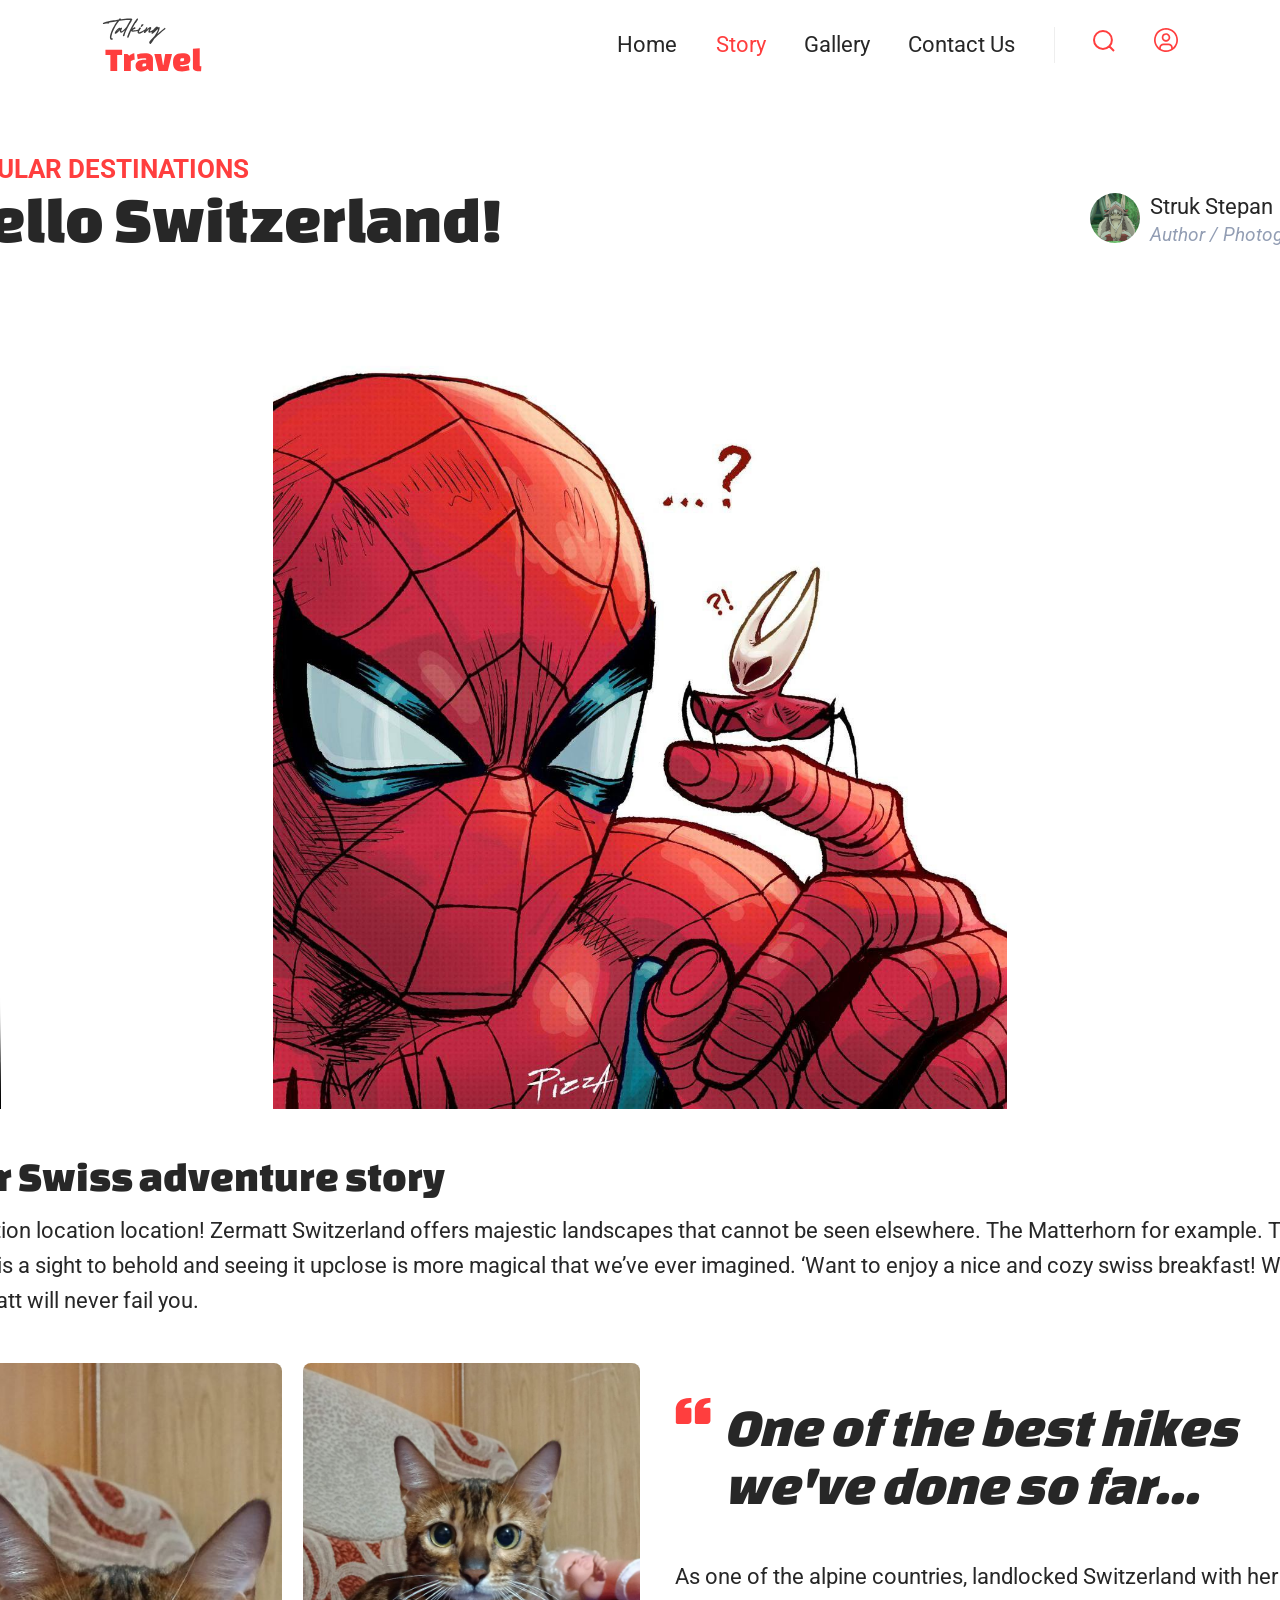
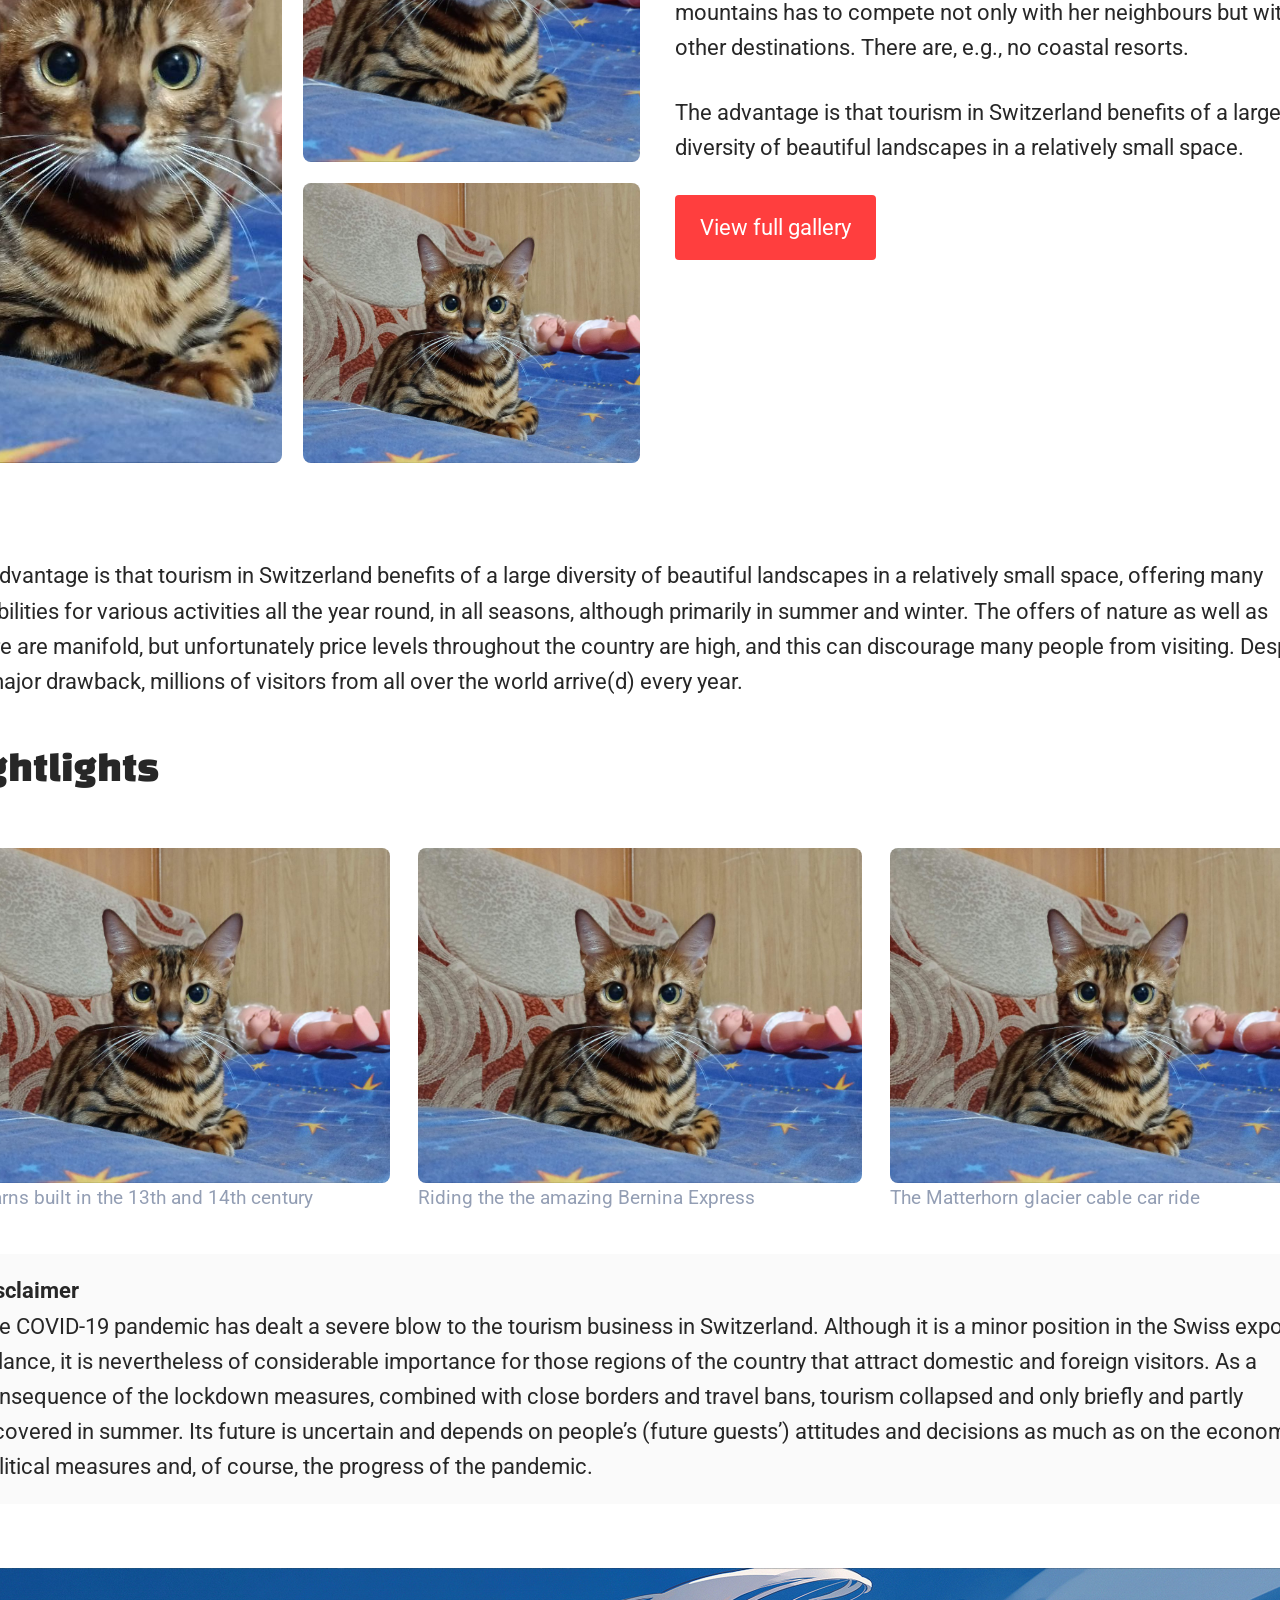
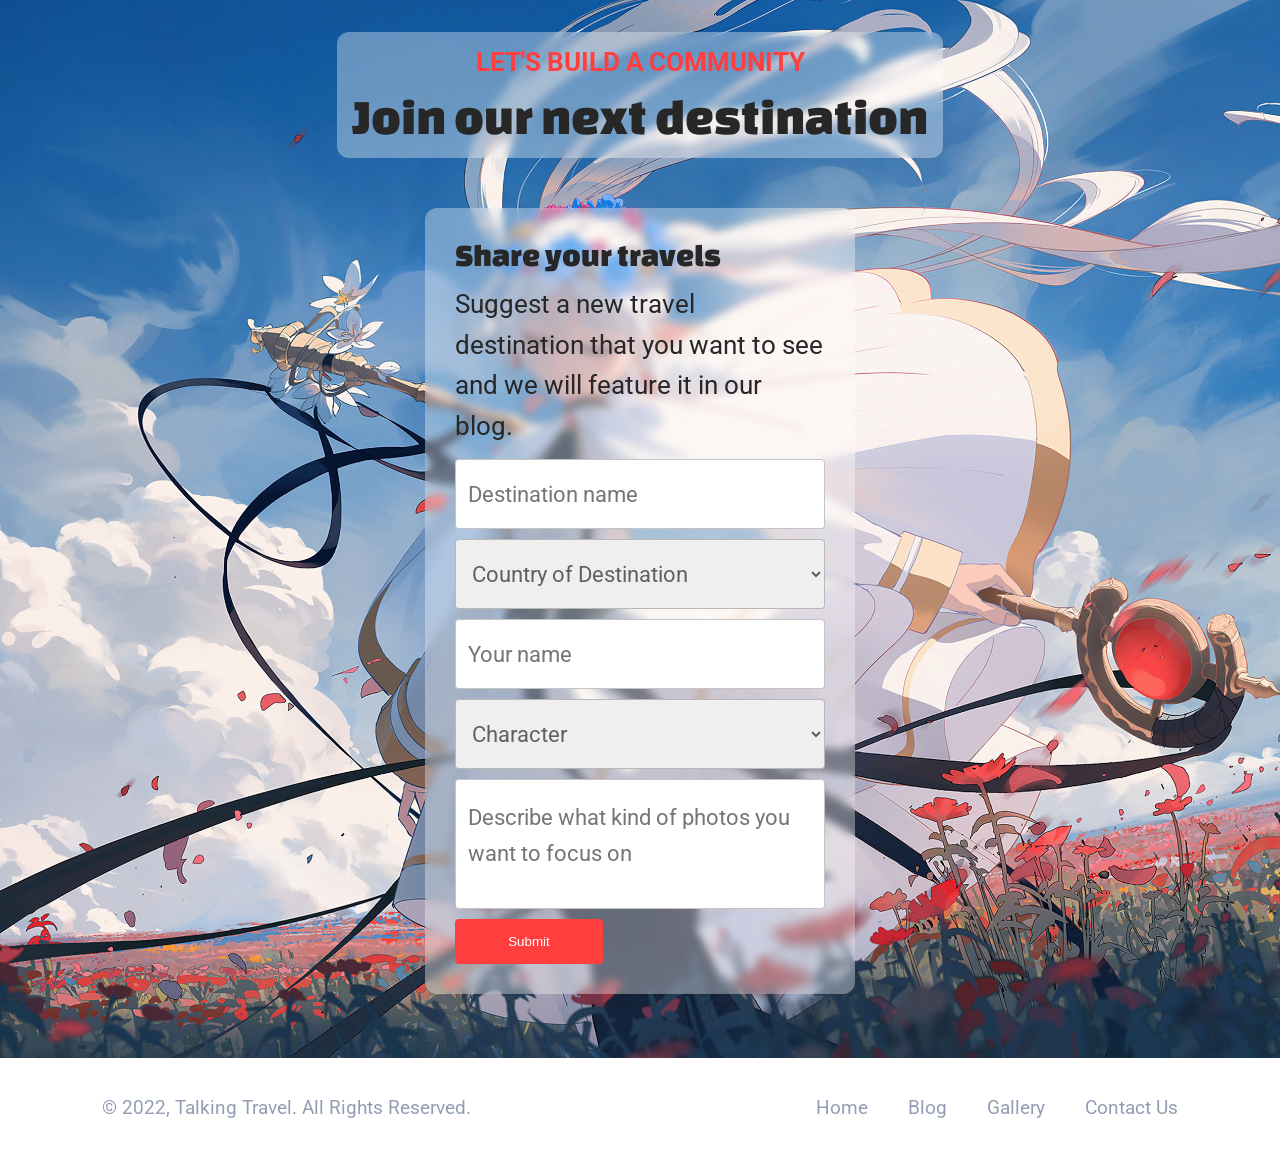
==== project/blog.html @ b0b140d8 "добавлен блог. добавлен кот." ====
<!DOCTYPE html>
<html lang="en">
<head>
    <meta charset="UTF-8">
    <meta name="viewport" content="width= , initial-scale=1.0">
    <title>Blёg</title>
    <link rel="stylesheet" href="blog.css">
    <link href="https://fonts.googleapis.com/css2?family=Roboto:wght@400;700&display=swap" rel="stylesheet">
</head>
<body>
    <header>
        <div class="header-container">
            <div class="logo-container">
                <img src="assets/images/Header_Logo.svg" alt="Логотип" class="logo"/>
            </div>
            <div class="nav-container label">
                <a class="label" href="home.html">Home</a>
                <a class="label cool-color" href="">Story</a>
                <a class="label" href="">Gallery</a>
                <a class="label" href="">Contact Us</a>
                <span></span>
                <a href=""><img src="assets/images/Header_Search.svg" alt="search"></a>
                <a href=""><img src="assets/images/Header_Profile.svg" alt="profile"></a>
            </div>
        </div>
    </header>
    <main>
        <section class="blog main-section">
            <div class="blog-header">
                <div class="blog-title">
                    <span class="title">POPULAR DESTINATIONS</span>
                    <h1>Hello Switzerland!</h1>
                </div>
                <div class="author">
                    <img src="assets/images/me.png" alt="me">
                    <div class="author-titles">
                        <span class="label">Struk Stepan</span>
                        <span class="small-label"><i>Author / Photographer</i></span>
                    </div>
                </div>
            </div>
            <div class="video-container">
                <video controls width="100%" poster="assets/images/preview.jpg">
                    <source src="assets/videos/video.mp4" type="video/mp4">
                </video>
            </div>
            
            <div>
                <h4>Our Swiss adventure story</h4>
                <span class="label">Location location location! Zermatt Switzerland offers majestic landscapes that cannot be seen elsewhere. The Matterhorn for example. This peak is a sight to behold and seeing it upclose is more magical that we’ve ever imagined. ‘Want to enjoy a nice and cozy swiss breakfast! Well, Zermatt will never fail you.</span>
            </div>

            <div class="best-hike">
                <div class="best-hike-photos">
                    <img src="assets/images/all-head.jpg" alt="cat">
                    <div class="small-photos">
                        <img src="assets/images/all-head.jpg" alt="cat">
                        <img src="assets/images/all-head.jpg" alt="cat">
                    </div>
                </div>
                
                <div class="best-hike-texts">
                    <div class="quote">
                        <img src="assets/images/quotes.svg" alt="">
                        <h5><i>One of the best hikes we've done so far...</i></h5>
                    </div>
                    <span class="label">
                        As one of the alpine countries, landlocked Switzerland with her mountains has to compete not only with her neighbours but with other destinations. There are, e.g., no coastal resorts. 
                    </span>
                    <span class="label">
                        The advantage is that tourism in Switzerland benefits of a large diversity of beautiful landscapes in a relatively small space.
                    </span>
                    <button class="label">
                        View full gallery
                    </button>
                </div>
            </div>

            <span class="label">The advantage is that tourism in Switzerland benefits of a large diversity of beautiful landscapes in a relatively small space, offering many possibilities for various activities all the year round, in all seasons, although primarily in summer and winter. The offers of nature as well as culture are manifold, but unfortunately price levels throughout the country are high, and this can discourage many people from visiting. Despite this major drawback, millions of visitors from all over the world arrive(d) every year.</span>
            <h4>Hightlights</h4>

            <div class="hightlights">
                <div class="hightlight">
                    <img src="assets/images/all-head.jpg" alt="cat">
                    <span class="small-label">The barns built in the 13th and 14th century</span>
                </div>
                <div class="hightlight">
                    <img src="assets/images/all-head.jpg" alt="cat">
                    <span class="small-label">Riding the the amazing Bernina Express</span>
                </div>
                <div class="hightlight">
                    <img src="assets/images/all-head.jpg" alt="cat">
                    <span class="small-label">The Matterhorn glacier cable car ride</span>
                </div>
            </div>

            <div class="disclaimer">
                <span class="label">
                    <strong>Disclaimer</strong><br>
                    The COVID-19 pandemic has dealt a severe blow to the tourism business in Switzerland. Although it is a minor position in the Swiss export balance, it is nevertheless of considerable importance for those regions of the country that attract domestic and foreign visitors. As a consequence of the lockdown measures, combined with close borders and travel bans, tourism collapsed and only briefly and partly recovered in summer. Its future is uncertain and depends on people’s (future guests’) attitudes and decisions as much as on the economy, political measures and, of course, the progress of the pandemic.
                </span>
            </div>
        </section>

        <section class="build-community">
            <div class="build-community-texts">
                <span class="title">LET'S BUILD A COMMUNITY</span>
                <h2>Join our next destination</h2>
            </div>
                <div class="cool-form">
                    <h3>Share your travels</h3>
                    <span class="medium-label">Suggest a new travel destination that you want to see and we will feature it in our blog.</span>
                    
                    <form>
                        <input type="text" class="label" placeholder="Destination name">

                        <select class="label">
                            <option value="" class="label" selected disabled>Country of Destination</option>
                        </select>

                        <input type="text" class="label" placeholder="Your name">

                        <select class="label">Character
                            <option value="" disabled selected>Character</option>
                            <option>Yae Miko</option>
                            <option>Fern</option>
                            <option>Salmon</option>
                            <option>Frieren</option>
                        </select>

                        <textarea class="label" placeholder="Describe what kind of photos you want to focus on"></textarea>
                        
                        <button type="submit">Submit</button>
                    </form>
                </div>
        </section>
    </main>
    <footer>
        <div class="footer-container small-label">
            <span class="copyright">
                © 2022, Talking Travel. All Rights Reserved.
            </span>
            <nav>
                <span>Home</span>
                <span>Blog</span>
                <span>Gallery</span>
                <span>Contact Us</span>
            </nav>
        </div>
    </footer>
</body>
</html>
---- project/blog.css ----
:root{
  --main-text-color: #272727;
  --cool-color: #ff3e3e;
}

@font-face {
  font-family: "Roboto";
  src: url("assets/fonts/Roboto-Bold.ttf") format("ttf");
}
@font-face {
  font-family: "Changa";
  src: url("assets/fonts/ChangaOne-Regular.ttf");
}

::-webkit-scrollbar {
  width: 6px;
}

::-webkit-scrollbar-track {
  background: transparent;
}

::-webkit-scrollbar-thumb {
  background: var(--cool-color);
  border-radius: 3px;
}

header {
    width: 100%;
    height: 90px;
    display: flex;
    align-items: center;
    justify-content: center;
}

.header-container {
  width: 84vw;
  height: 70%;
  display: flex;
  justify-content: space-between;
  align-items: center;
}

.logo-container {
  display: flex;
  align-items: center;
  justify-content: center;
}

.nav-container {
  display: flex;
  align-items: center;
  gap: 3vw;
}

.nav-container a {
  color: var(--main-text-color);
}

.nav-container span {
  align-self: stretch;
  width: 1px;
  background-color:#EEEEEE;
}

*{
  box-sizing: border-box;
}

body {
    margin: 0;
}

.main-section {
  width: 1390px;
  padding: 5% 0;
}

main {
  display: flex;
  flex-direction: column;
  align-items: center;
}

h1 {
  margin: 0;
  margin-bottom: 5%;
  font-size: 4.1rem;
  color: var(--main-text-color);
  font-family: "Changa";
  font-weight: 100;
}

h2 {
  font-family: "Changa";
  font-weight: 100;
  color: var(--main-text-color);
  font-size: 3.2rem;
  margin: 0;
}

h3 {
  font-family: "Changa";
  font-weight: 100;
  color: var(--main-text-color);
  font-size: 2rem;
  margin: 0;
}

h4 {
  font-family: "Changa";
  font-weight: 100;
  color: var(--main-text-color);
  font-size: 2.6rem;
  margin: 0 0 15px 0;
}

h5 {
  font-family: "Changa";
  font-weight: 100;
  color: var(--main-text-color);
  font-size: 3.4rem;
  margin: 0 0 15px 0;
}

.cool-color {
  color: var(--cool-color) !important;
}

a {
  text-decoration: none;
}

button{
  padding: 15px 25px 15px 25px;
  margin: 0px;
  color: #FFF !important;
  border: 0px;
  border-radius: 4px;
  background-color: var(--cool-color);
  cursor: pointer;
  width: fit-content;
}

.small-label {
  font-size: 1.2rem;
  font-family: "Roboto";
  color: #939EB4;
  line-height: 1.4rem;
}

.label {
  font-size: 1.4rem;
  font-family: "Roboto";
  color: var(--main-text-color);
  line-height: 2.2rem;
}

.medium-label {
  font-size: 1.6rem;
  font-family: "Roboto";
  color: var(--main-text-color);
  line-height: 1.6;
}

.big-label {
  font-size: 1.9rem;
  font-family: "Roboto";
  color: var(--main-text-color);
  line-height: 2.9rem;
}

.title {
  font-size: 1.6rem;
  font-family: "Roboto";
  color: var(--cool-color);
  font-weight: bold;
}

.cool-form {
  width: 40%;
  background: rgba(255, 255, 255, 0.35);
  border-radius: 12px;
  backdrop-filter: blur(4px);
  padding: 30px;
  display: flex;
  flex-direction: column;
  gap: 12px;
}

.cool-form form {
  display: flex;
  flex-direction: column;
  gap: 10px;
}

.cool-form input,
.cool-form select,
.cool-form textarea {
  padding: 20px 12px;
  height: 70px;
  border: 1px solid rgba(0,0,0,0.23);
  border-radius: 4px;
  color: rgba(0,0,0,0.6);
}

.cool-form input:focus,
.cool-form select:focus,
.cool-form textarea:focus {
  outline: none;
}

.cool-form textarea {
  min-height: 130px;
  resize: none;
}

.cool-form button {
  width: 40%;
}

.build-community{
  background-image: url('assets/images/field.jpeg');
  background-size: cover;
  background-position: center;
  min-height: 500px;
  display: flex;
  flex-direction: column;
  align-items: center;
  width: 100%;
  padding: 5% 8vw 5% 8vw;
}

.build-community-texts {
  display: flex;
  flex-direction: column;
  align-items: center;
  gap: 12px;
  margin-bottom: 50px;
  padding: 15px;
  background: rgba(255, 255, 255, 0.35);
  border-radius: 12px;
  backdrop-filter: blur(4px);
  width: fit-content;
}

footer {
  width: 100%;
  height: 100px;
  display: flex;
  align-items: center;
  justify-content: center;
}

.footer-container {
  width: 84vw;
  height: 70%;
  display: flex;
  justify-content: space-between;
  align-items: center;
}

.footer-container nav {
  display: flex;
  align-items: center;
  gap: 40px;
}

/*  */

.blog {
  display: flex;
  align-items: left;
  flex-direction: column;
  gap: 45px;
}

.blog-header {
  display: flex;
  align-items: center;
  justify-content: space-between;
}

.author {
  display: flex;
  align-items: center;
  justify-content: space-between;
  gap: 10px;
}

.author-titles {
  display: flex;
  flex-direction: column;
}

.author img {
  width: 50px;
  height: 50px;
  border-radius: 50%;
}

.video-container {
  position: relative;
  width: 100%;
  padding-bottom: 56.25%;
  overflow: hidden;
  border-radius: 8px;
}

.video-container video {
  position: absolute;
  width: 100%;
  height: 100%;
  border-radius: 12px;
}

.best-hike {
  display: grid;
  grid-template-columns: repeat(2, 1fr);
  max-width: 100%;
  height: 700px;
  margin-bottom: 50px;
}

.best-hike-photos img {
  width: 100%;
  height: 100%;
  display: block;
  object-fit: cover;
  border-radius: 8px;
}

.best-hike-photos {
  display: grid;
  grid-template-columns: repeat(2, 1fr);
  max-width: 100%;  
  gap: 3%;
}

.small-photos {
  display: grid;
  grid-template-rows: 57% 40%;
  max-width: 100%;
  gap: 3%;
}

.best-hike-texts {
  padding-left: 35px;
  padding-top: 35px;
  display: flex;
  flex-direction: column;
  gap: 30px;
}

.quote {
  display: flex;
  flex-direction: row;
  align-items: flex-start;
  gap: 0.8rem
}

.hightlights {
  display: grid;
  grid-template-columns: repeat(3, 1fr);
  max-width: 100%;  
  gap: 2%;
}

.hightlight img {
  width: 100%;
  border-radius: 8px;
}

.disclaimer {
  padding: 19px 29px;
  background-color: #FAFAFA;
  border-radius: 4px;
}
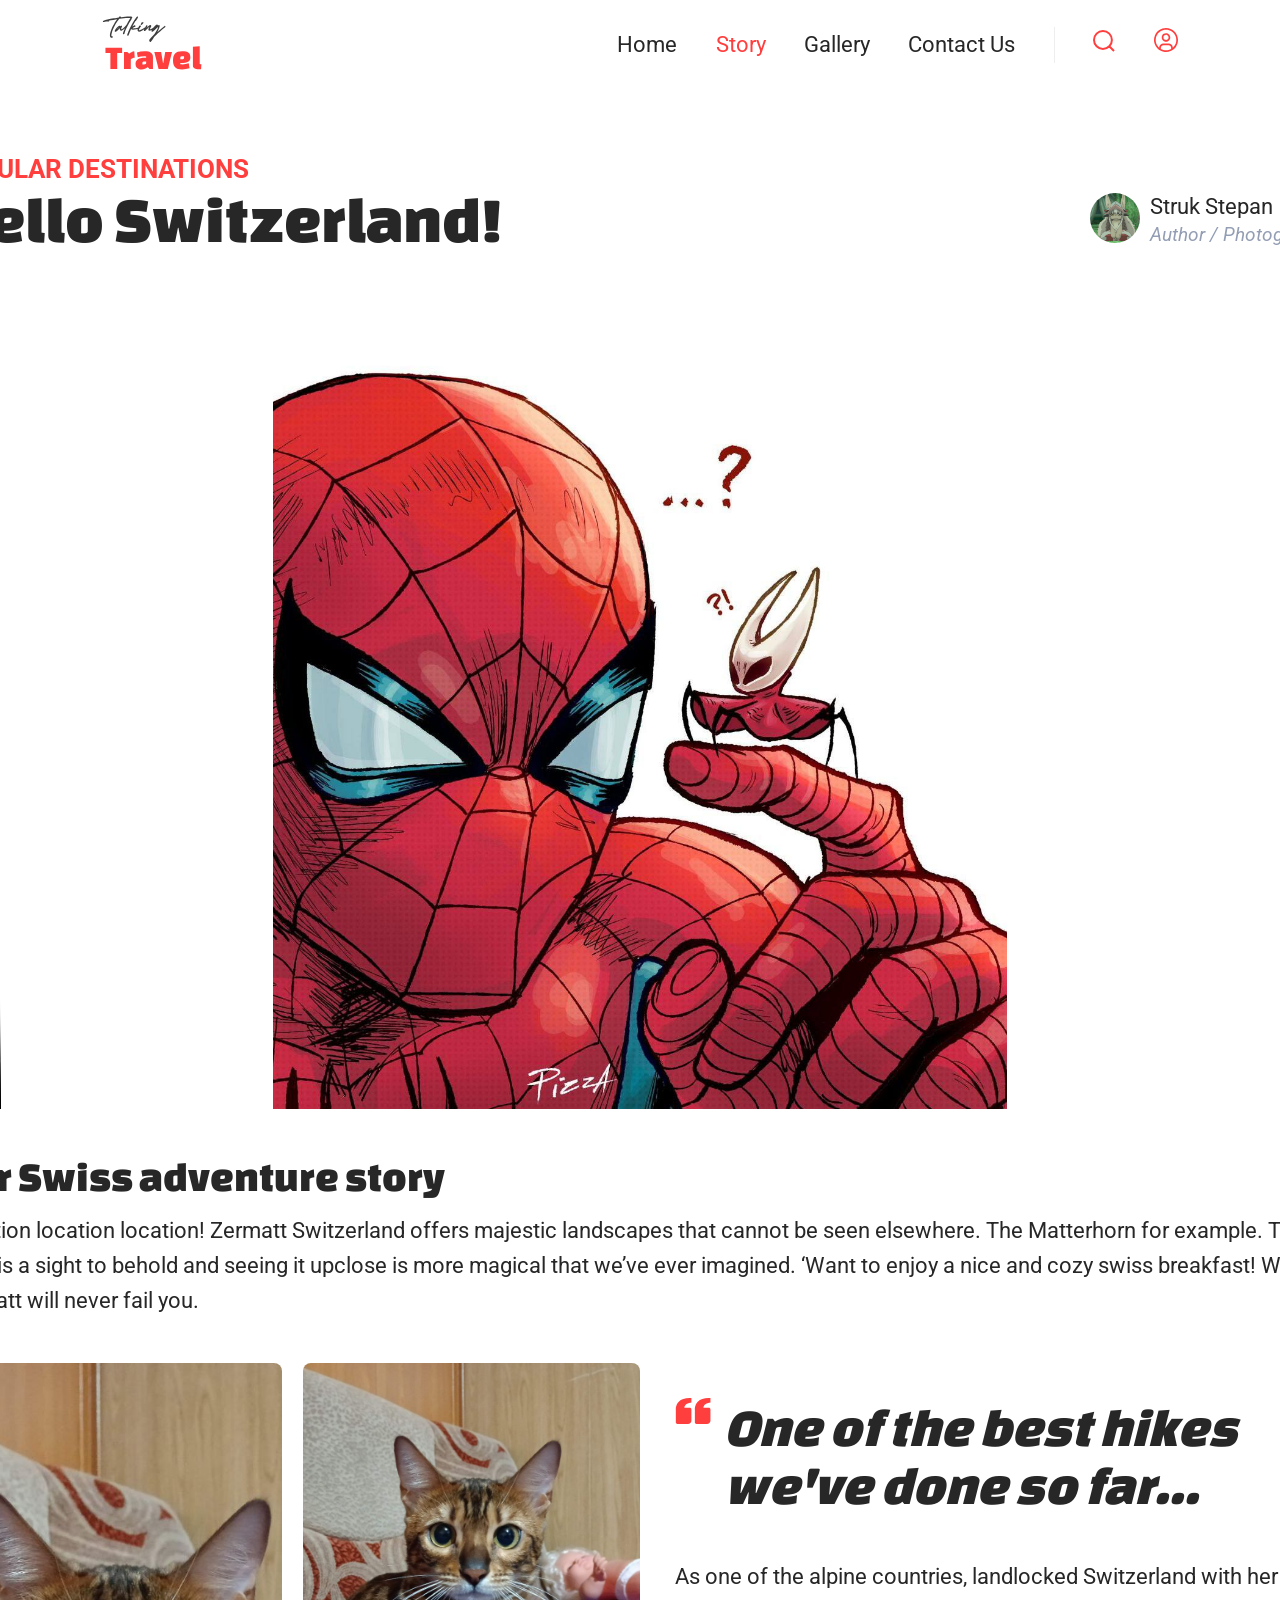
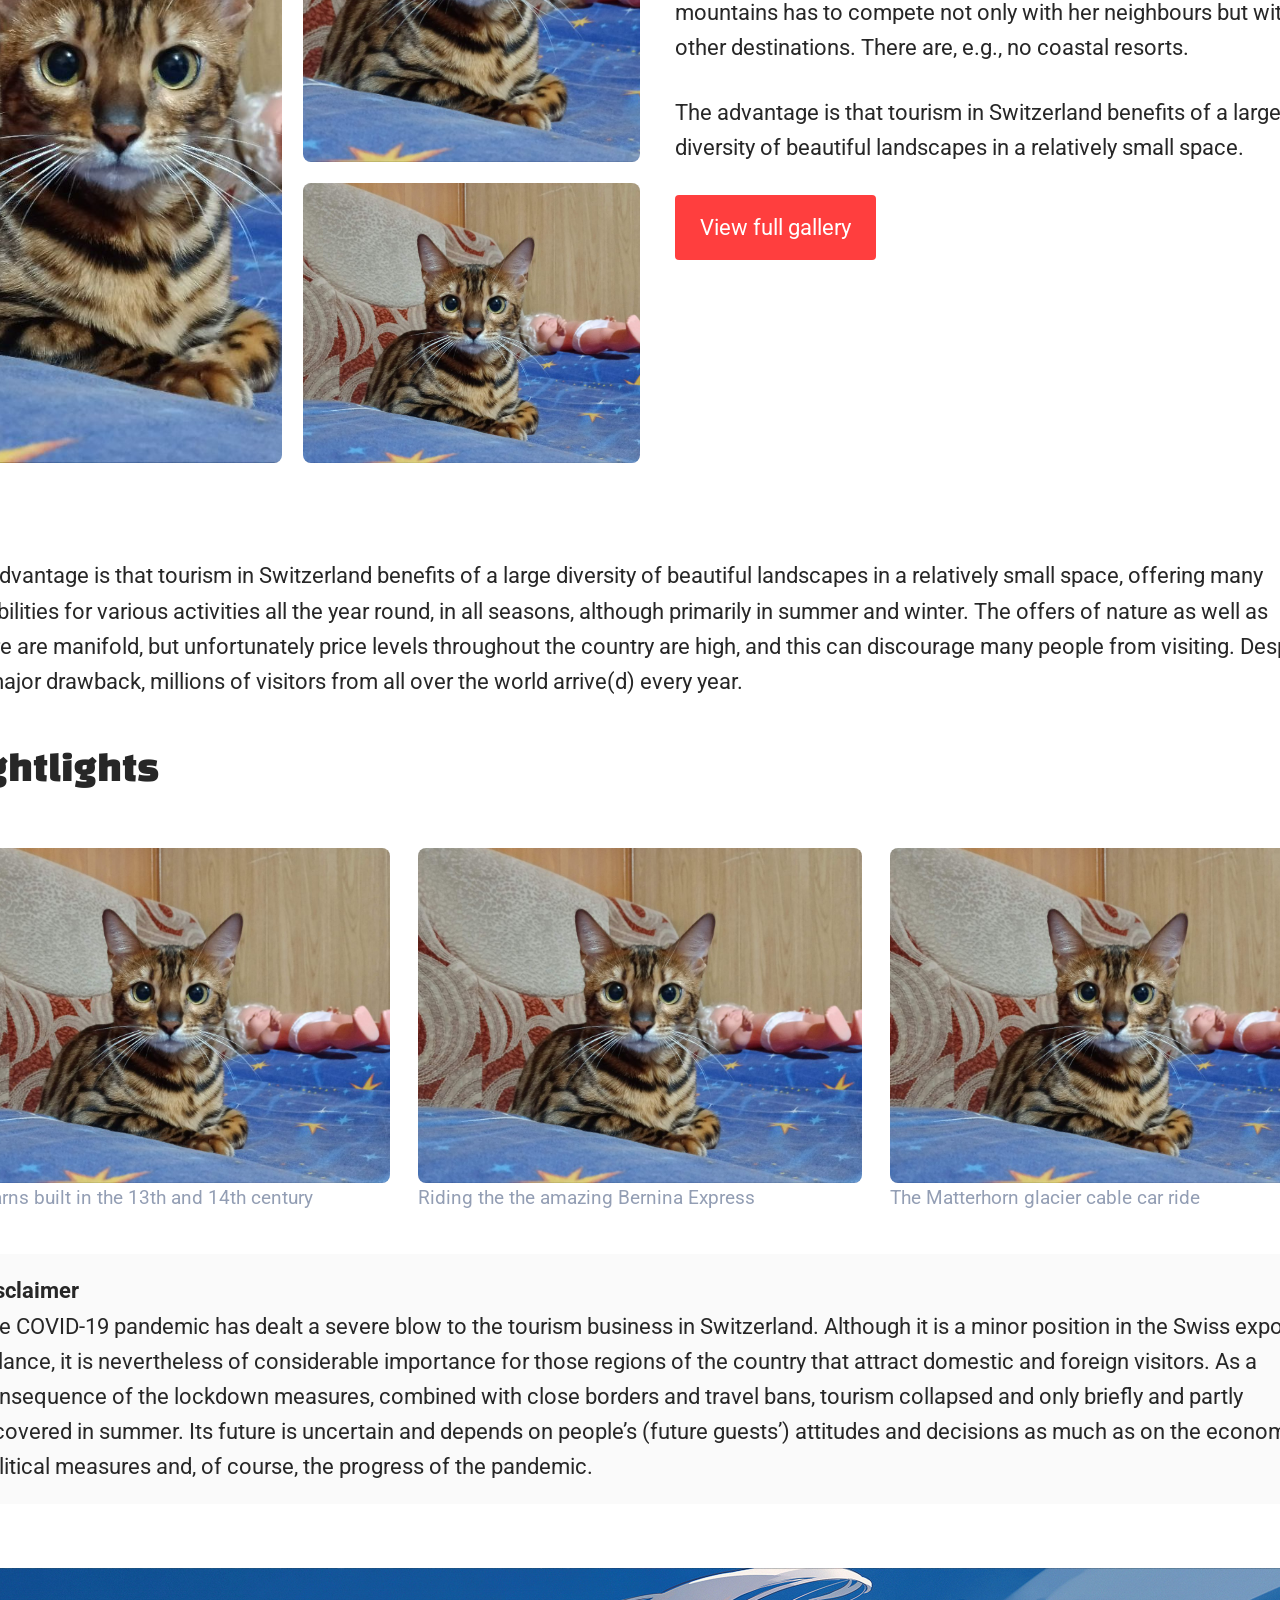
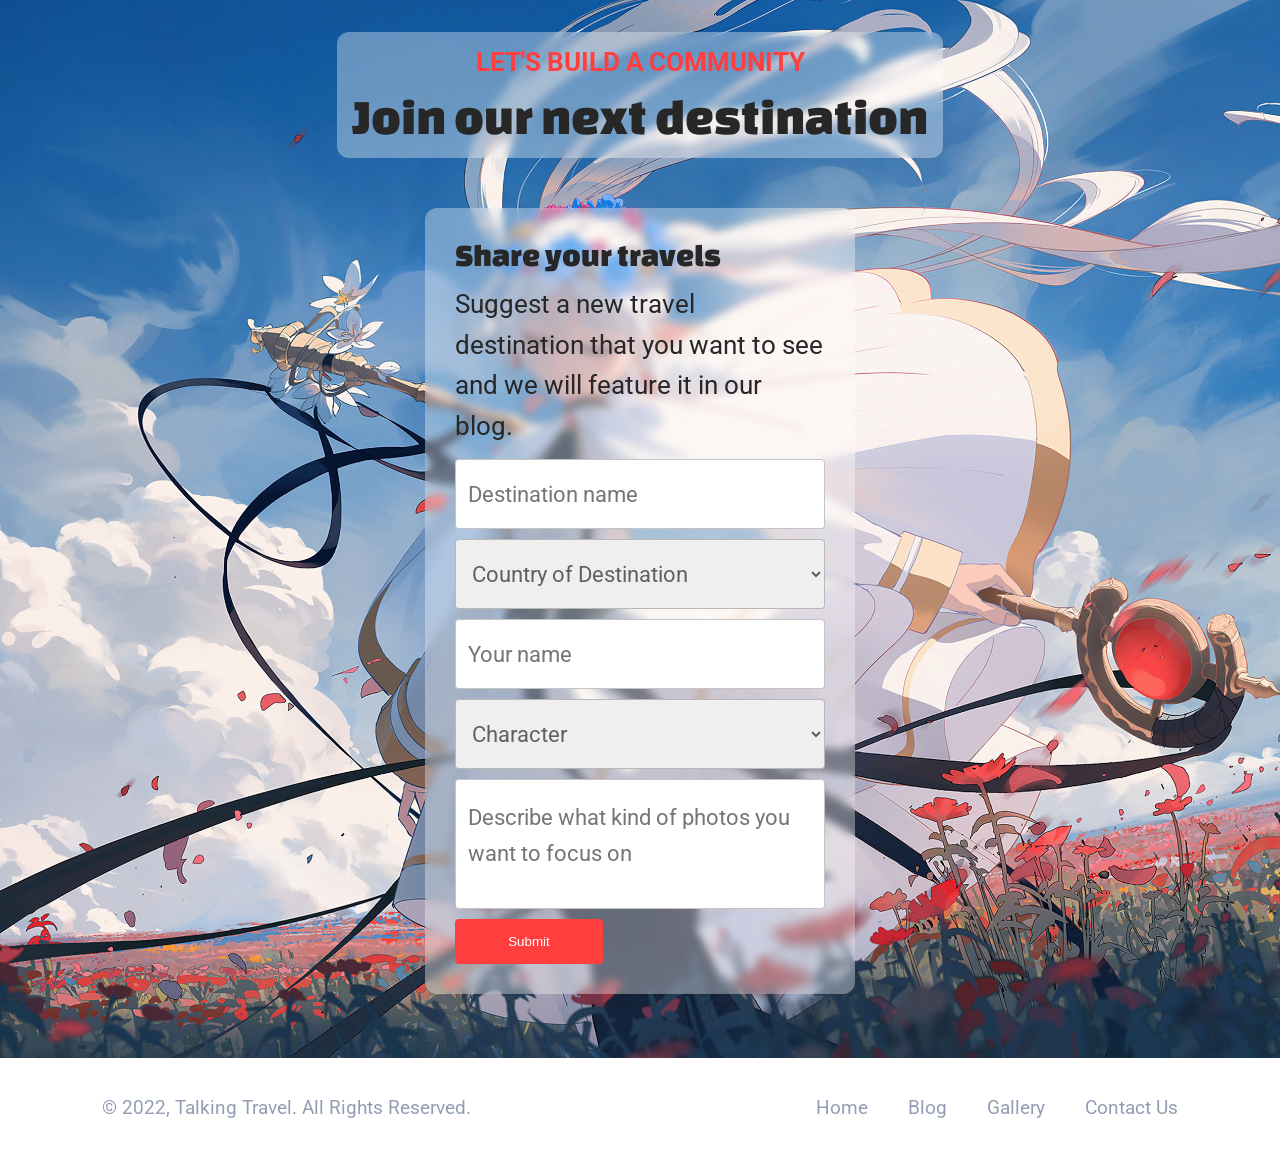
==== commit 9f1dfe92: "добавлены якоря" ====
--- a/project/blog.html
+++ b/project/blog.html
@@ -11,7 +11,9 @@
     <header>
         <div class="header-container">
             <div class="logo-container">
-                <img src="assets/images/Header_Logo.svg" alt="Логотип" class="logo"/>
+                <a href="home.html">
+                    <img src="assets/images/Header_Logo.svg" alt="Логотип" class="logo"/>
+                </a>
             </div>
             <div class="nav-container label">
                 <a class="label" href="home.html">Home</a>
